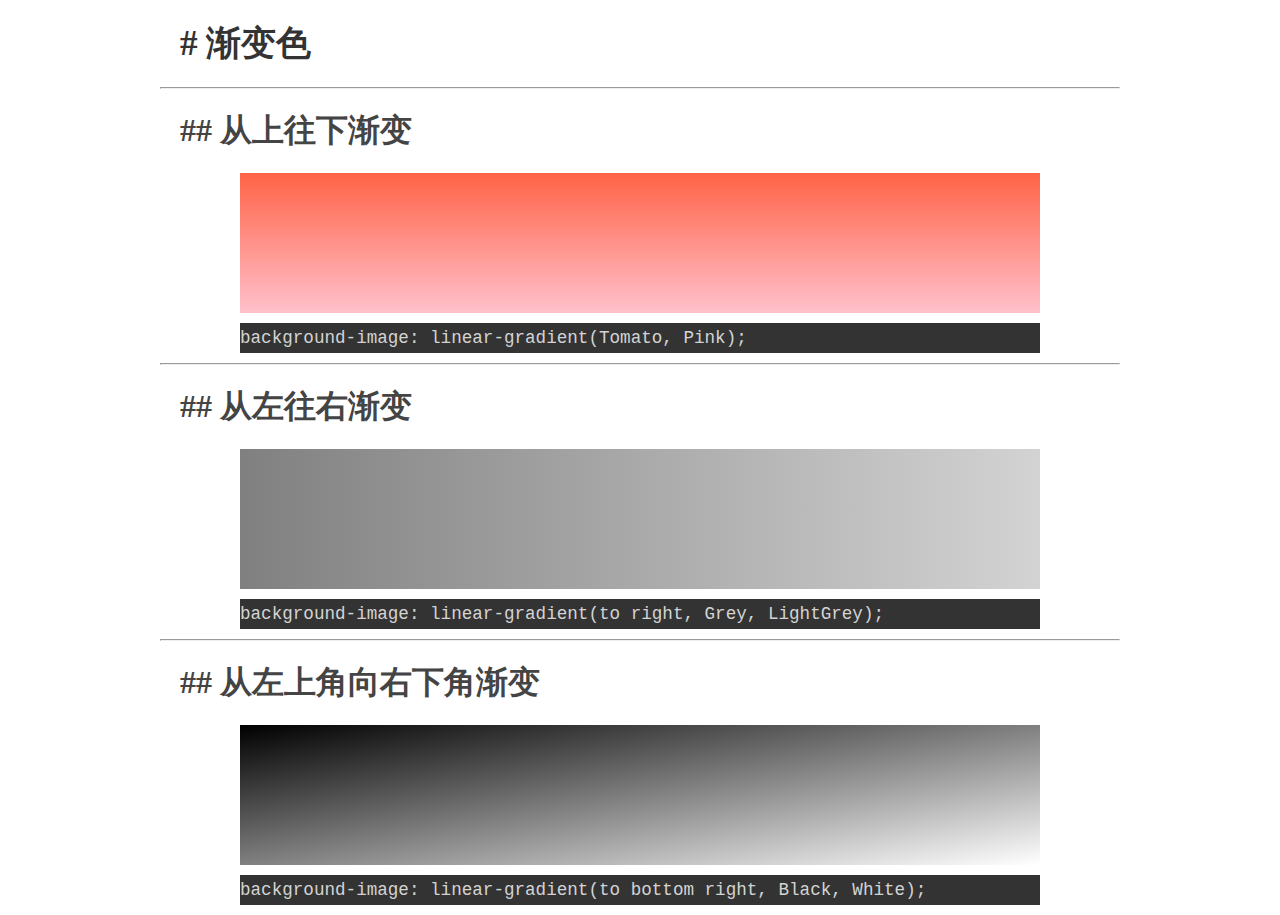
==== demo-002/index.html @ 065eaac5 "added demo-002" ====
<!DOCTYPE html>
<html lang="cn">
  <head>
    <meta charset="utf-8">
    <title>渐变色</title>
    <link rel="stylesheet" href="./index.css">
  </head>
  <body>
    <div class="container">
      <h1>渐变色</h1>
      <hr>
      <div class="card-container">
        <h2>从上往下渐变</h2>
        <div class="card-color ex1"></div>
        <div class="inside-code">
          <code>background-image: linear-gradient(Tomato, Pink);</code>
        </div>
      </div>
      <hr>
      <div class="card-container">
        <h2>从左往右渐变</h2>
        <div class="card-color ex2"></div>
        <div class="inside-code">
          <code>background-image: linear-gradient(to right, Grey, LightGrey);</code>
        </div>
      </div>
      <hr>
      <div class="card-container">
        <h2>从左上角向右下角渐变</h2>
        <div class="card-color ex3"></div>
        <div class="inside-code">
          <code>background-image: linear-gradient(to bottom right, Black, White);</code>
        </div>
      </div>
    </div>
  </body>
</html>
---- demo-002/index.css ----
/* reset */
* {
  margin: 0;
  padding: 0;
}

/* basic setting */
html {
  font-size: 16px;
}

h1 {
  font-size: 2.2rem;
  color: #333333;
  padding: 20px;
}

h1::before {
  content: "# ";
}

h2 {
  font-size: 2.0rem;
  color: #444444;
  padding: 20px;
}

h2::before {
  content: "## ";
}

code {
  font-family: monospace;
  font-size: 1.1rem;
  color: LightGrey;
}

.container {
  max-width: 960px;
  margin: auto;
}

.card-color {
  width: 800px;
  height: 140px;
  background-color: #abc;
  margin: auto;
}

.inside-code {
  width: 800px;
  height: 30px;
  line-height: 30px;
  margin: 10px auto;
  background-color: #333333;
}

/* add here */
.ex1 {
  background-image: linear-gradient(Tomato, Pink);
}

.ex2 {
  background-image: linear-gradient(to right, Grey, LightGrey);
}

.ex3 {
  background-image: linear-gradient(to bottom right, Black, White);
}
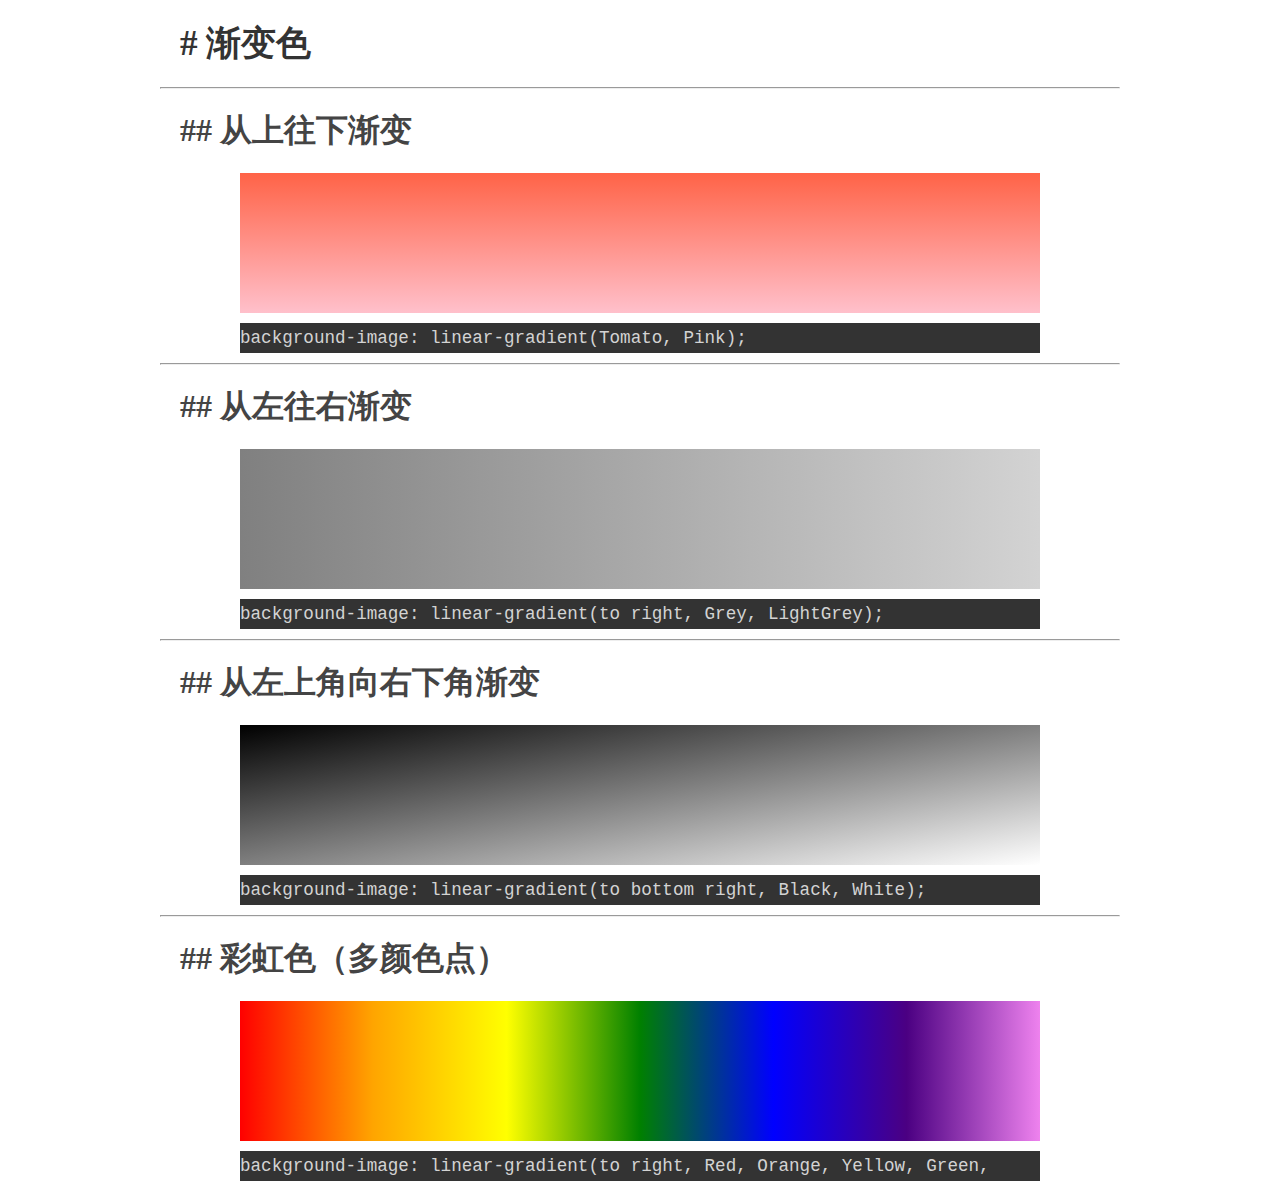
==== commit 1bdda351: "updated demo-002 and README.md file" ====
--- a/demo-002/index.html
+++ b/demo-002/index.html
@@ -32,6 +32,14 @@
           <code>background-image: linear-gradient(to bottom right, Black, White);</code>
         </div>
       </div>
+      <hr>
+      <div class="card-container">
+        <h2>彩虹色（多颜色点）</h2>
+        <div class="card-color ex4"></div>
+        <div class="inside-code">
+          <code>background-image: linear-gradient(to right, Red, Orange, Yellow, Green, Blue, Indigo, Violet);</code>
+        </div>
+      </div>
     </div>
   </body>
 </html>
--- a/demo-002/index.css
+++ b/demo-002/index.css
@@ -51,6 +51,7 @@
   width: 800px;
   height: 30px;
   line-height: 30px;
+  overflow-x: auto;
   margin: 10px auto;
   background-color: #333333;
 }
@@ -67,3 +68,7 @@
 .ex3 {
   background-image: linear-gradient(to bottom right, Black, White);
 }
+
+.ex4 {
+  background-image: linear-gradient(to right, Red, Orange, Yellow, Green, Blue, Indigo, Violet);
+}
